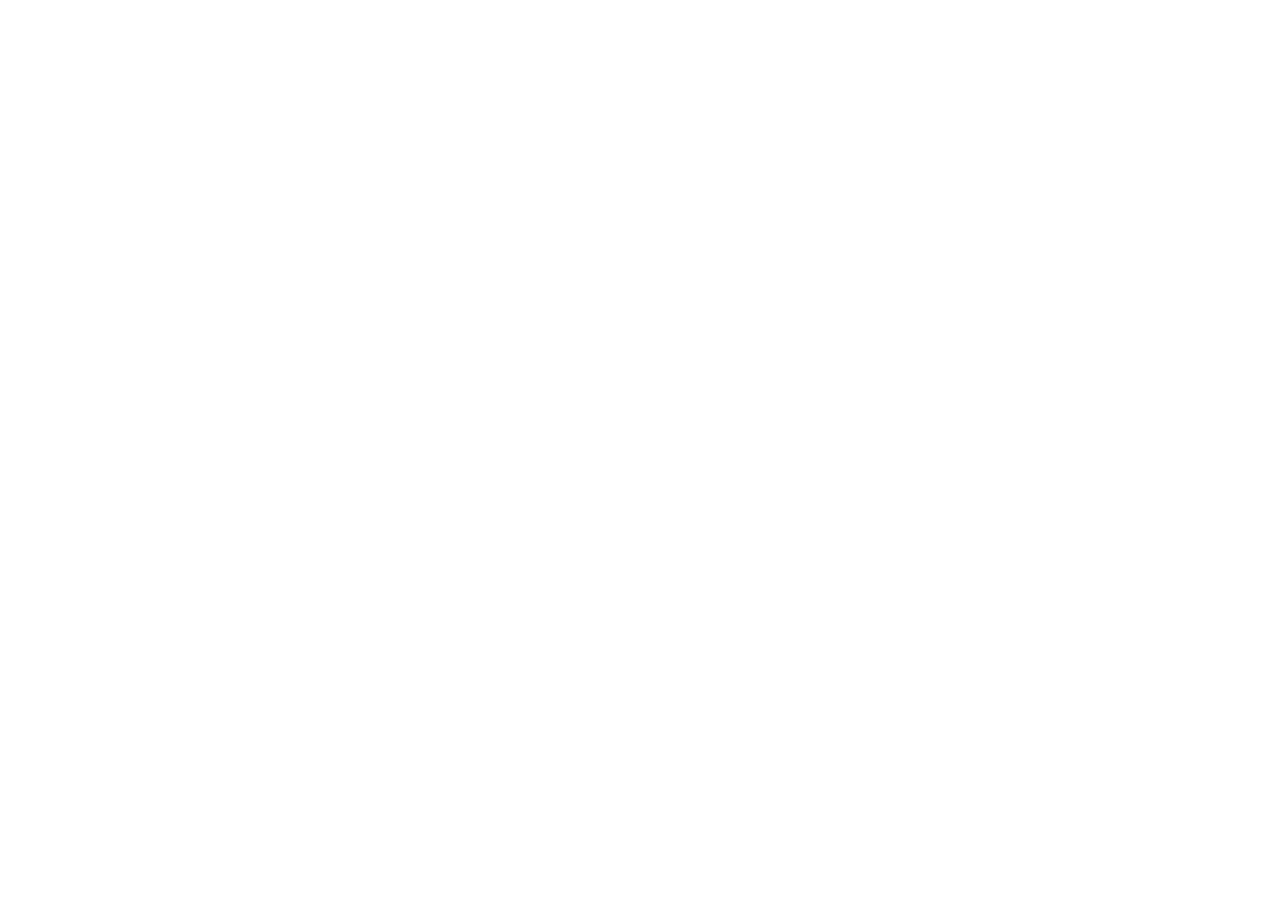
==== frontend-1-practice/index.html @ b2216b7e "Initial commit" ====
<!DOCTYPE html>
<html lang="ru">
  <head>
    <meta charset="UTF-8" />
    <meta name="viewport" content="width=device-width, initial-scale=1.0" />
    <title>Выбор даты и времени</title>
    <link rel="stylesheet" href="styles.css" />
  </head>
  <body>
    <!--
      ЗАДАНИЕ
      ========
      Сверстать страницу выбора даты и времени по своему макету.

      Пока это только вёрстка. Никакого JavaScript — ни кликов,
      ни переходов, ни выбора дня. Всё статично.

      Стили пишите в styles.css. Разметку — здесь.
    -->

    <div class="page">
      <!-- Начните отсюда. Разметьте шапку, основную область
           с календарём и слотами, подвал. -->
    </div>
  </body>
</html>
---- frontend-1-practice/styles.css ----
/* Стили страницы.
   Пишите здесь. */

* {
  margin: 0;
  padding: 0;
  box-sizing: border-box;
}

body {
  min-height: 100vh;
  font-family: sans-serif;
}
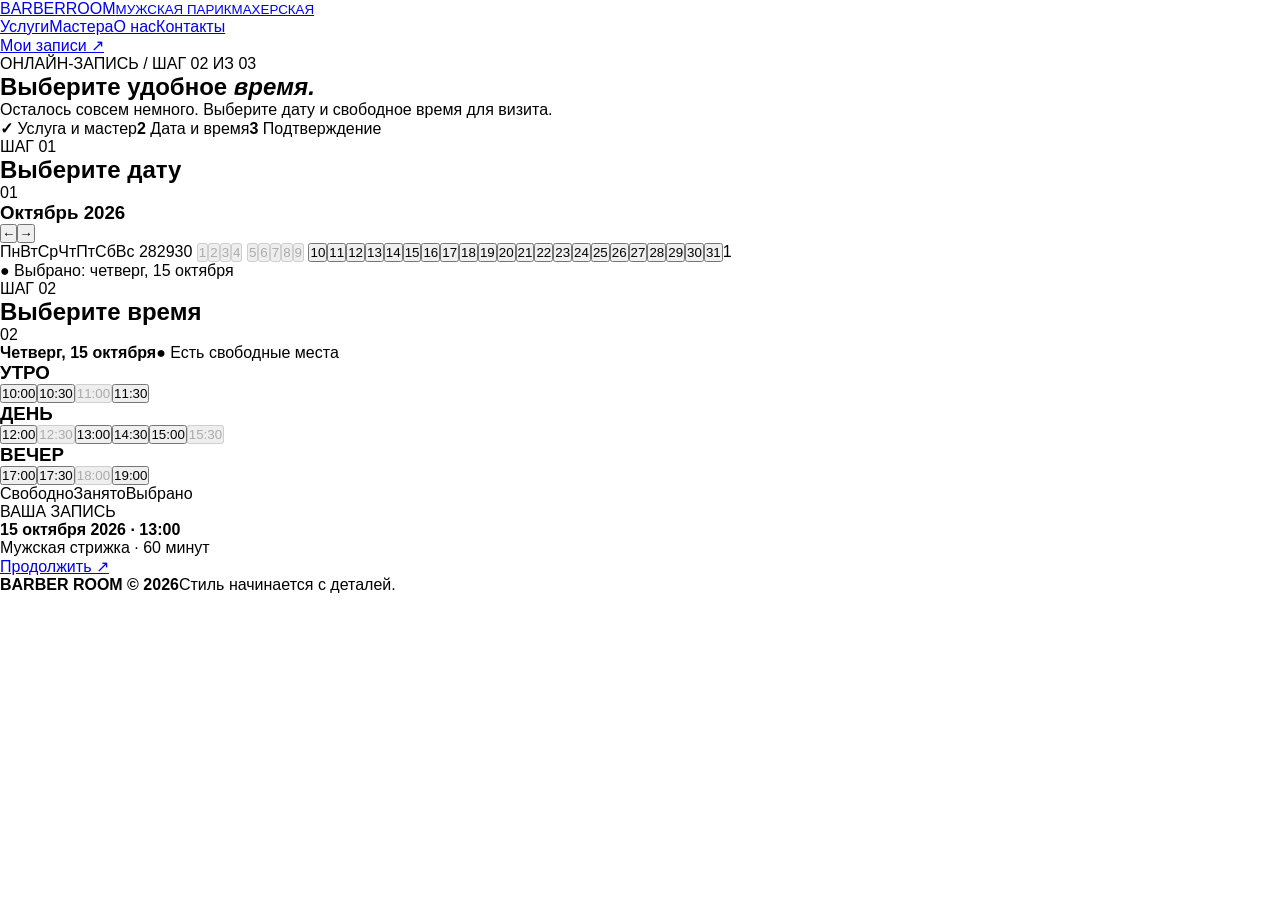
==== commit 331438c6: "Задание 1. HTML/CSS — страница выбора даты и времени" ====
--- a/frontend-1-practice/index.html
+++ b/frontend-1-practice/index.html
@@ -1,26 +1,34 @@
-<!DOCTYPE html>
+<!doctype html>
 <html lang="ru">
-  <head>
-    <meta charset="UTF-8" />
-    <meta name="viewport" content="width=device-width, initial-scale=1.0" />
-    <title>Выбор даты и времени</title>
-    <link rel="stylesheet" href="styles.css" />
-  </head>
-  <body>
-    <!--
-      ЗАДАНИЕ
-      ========
-      Сверстать страницу выбора даты и времени по своему макету.
-
-      Пока это только вёрстка. Никакого JavaScript — ни кликов,
-      ни переходов, ни выбора дня. Всё статично.
-
-      Стили пишите в styles.css. Разметку — здесь.
-    -->
-
-    <div class="page">
-      <!-- Начните отсюда. Разметьте шапку, основную область
-           с календарём и слотами, подвал. -->
-    </div>
-  </body>
-</html>+<head>
+<meta charset="utf-8">
+<meta name="viewport" content="width=device-width, initial-scale=1">
+<title>Выбор даты и времени — BARBER ROOM</title>
+<link rel="stylesheet" href="styles.css">
+</head>
+<body>
+<header class="header"><a class="logo" href="#">BARBER<span>ROOM</span><small>МУЖСКАЯ ПАРИКМАХЕРСКАЯ</small></a><nav class="navigation" aria-label="Основное меню"><a href="#">Услуги</a><a href="#">Мастера</a><a href="#">О нас</a><a href="#">Контакты</a></nav><a class="my-booking" href="#">Мои записи ↗</a></header>
+<main class="main">
+<section class="intro"><p class="eyebrow">ОНЛАЙН-ЗАПИСЬ / ШАГ 02 ИЗ 03</p><h1>Выберите удобное <em>время.</em></h1><p class="description">Осталось совсем немного. Выберите дату и свободное время для визита.</p></section>
+<nav class="steps" aria-label="Этапы записи"><span class="step done"><b>✓</b> Услуга и мастер</span><i></i><span class="step current" aria-current="step"><b>2</b> Дата и время</span><i></i><span class="step pending"><b>3</b> Подтверждение</span></nav>
+<div class="panels">
+<section class="panel" aria-labelledby="calendar-heading"><div class="panel-head"><div><p class="eyebrow">ШАГ 01</p><h2 id="calendar-heading">Выберите дату</h2></div><span class="panel-number">01</span></div>
+<div class="month"><h3>Октябрь 2026</h3><div class="month-buttons"><button type="button" aria-label="Предыдущий месяц">←</button><button type="button" aria-label="Следующий месяц">→</button></div></div>
+<div class="calendar" aria-label="Календарь октября 2026">
+<span class="weekday">Пн</span><span class="weekday">Вт</span><span class="weekday">Ср</span><span class="weekday">Чт</span><span class="weekday">Пт</span><span class="weekday">Сб</span><span class="weekday">Вс</span>
+<span class="muted">28</span><span class="muted">29</span><span class="muted">30</span>
+<button disabled>1</button><button disabled>2</button><button disabled>3</button><button disabled>4</button>
+<button disabled>5</button><button disabled>6</button><button disabled>7</button><button disabled>8</button><button disabled>9</button>
+<button type="button">10</button><button type="button">11</button><button type="button">12</button><button type="button">13</button><button type="button">14</button><button type="button" class="selected" aria-pressed="true">15</button><button type="button">16</button><button type="button">17</button><button type="button">18</button><button type="button">19</button><button type="button">20</button><button type="button">21</button><button type="button">22</button><button type="button">23</button><button type="button">24</button><button type="button">25</button><button type="button">26</button><button type="button">27</button><button type="button">28</button><button type="button">29</button><button type="button">30</button><button type="button">31</button><span class="muted">1</span>
+</div><p class="calendar-hint">● Выбрано: четверг, 15 октября</p>
+</section>
+<section class="panel" aria-labelledby="time-heading"><div class="panel-head"><div><p class="eyebrow">ШАГ 02</p><h2 id="time-heading">Выберите время</h2></div><span class="panel-number">02</span></div><div class="date-summary"><strong>Четверг, 15 октября</strong><span>● Есть свободные места</span></div>
+<h3 class="period">УТРО</h3><div class="slots"><button>10:00</button><button>10:30</button><button disabled>11:00</button><button>11:30</button></div>
+<h3 class="period">ДЕНЬ</h3><div class="slots"><button>12:00</button><button disabled>12:30</button><button class="selected" aria-pressed="true">13:00</button><button>14:30</button><button>15:00</button><button disabled>15:30</button></div>
+<h3 class="period">ВЕЧЕР</h3><div class="slots"><button>17:00</button><button>17:30</button><button disabled>18:00</button><button>19:00</button></div>
+<div class="legend"><span><i class="free"></i>Свободно</span><span><i class="busy"></i>Занято</span><span><i class="chosen"></i>Выбрано</span></div>
+</section></div>
+<section class="bottom" aria-label="Выбранная запись"><div><p class="eyebrow">ВАША ЗАПИСЬ</p><strong>15 октября 2026 · 13:00</strong><p>Мужская стрижка · 60 минут</p></div><a class="continue" href="#">Продолжить ↗</a></section>
+</main>
+<footer class="footer"><strong>BARBER ROOM © 2026</strong><span>Стиль начинается с деталей.</span></footer>
+</body></html>
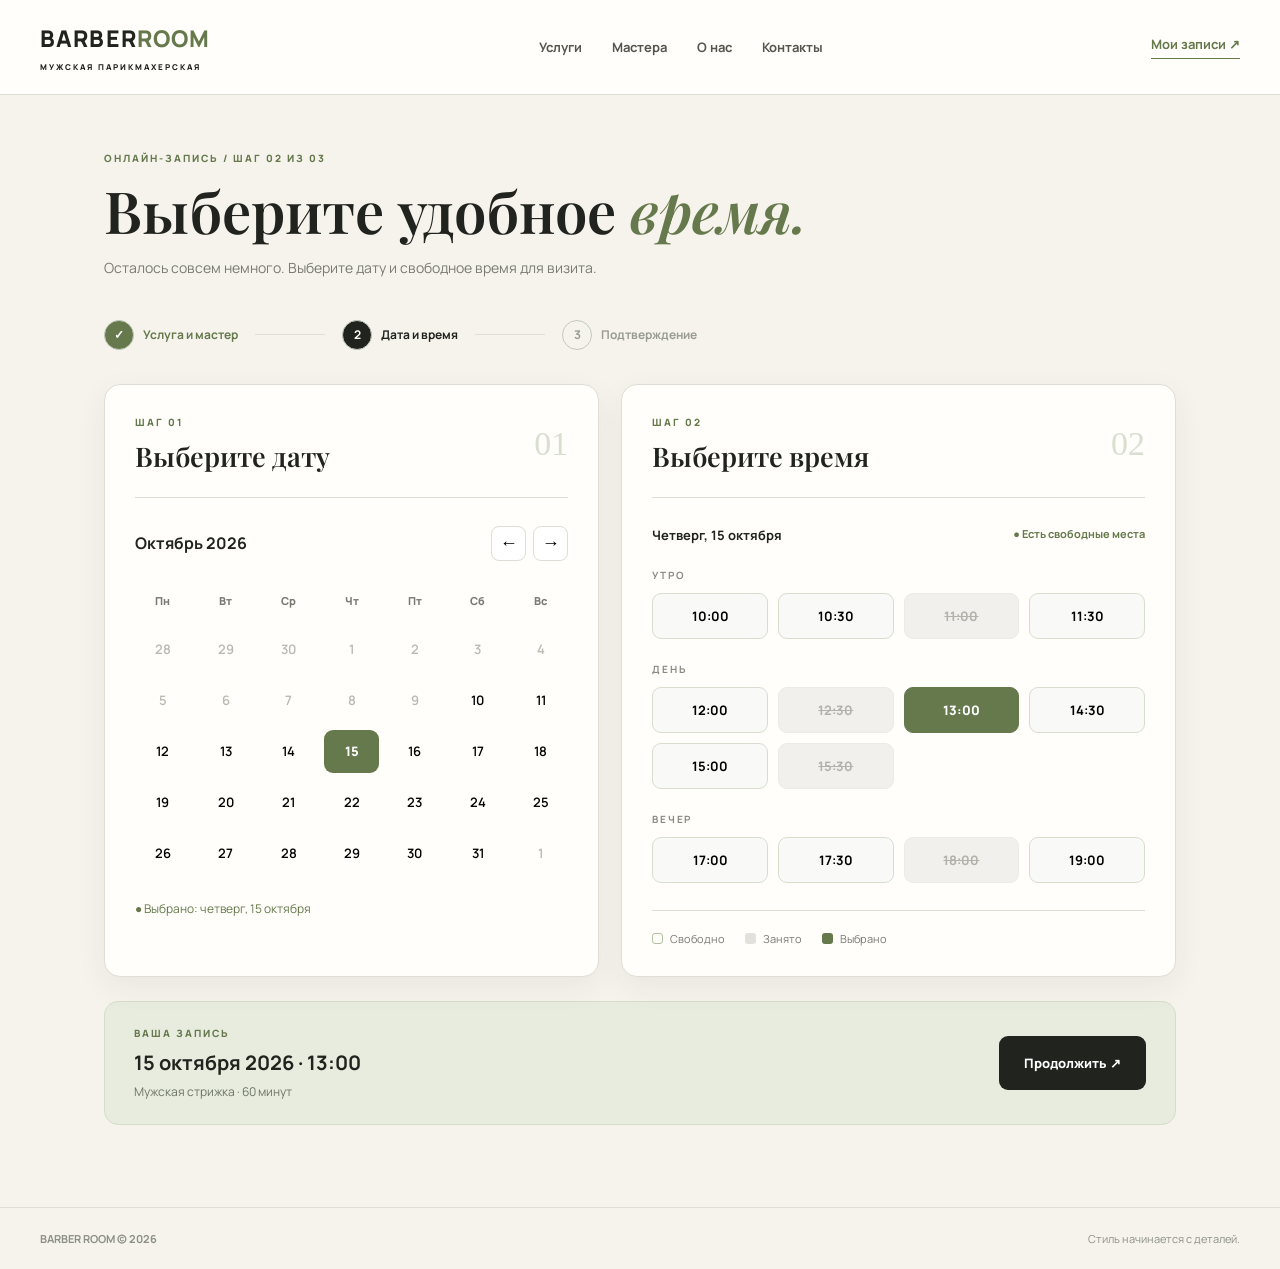
==== commit 6f4f97e8: "Практика 1: классы элементов и семантика по чек-листу" ====
--- a/frontend-1-practice/index.html
+++ b/frontend-1-practice/index.html
@@ -1,34 +1,34 @@
 <!doctype html>
-<html lang="ru">
-<head>
-<meta charset="utf-8">
-<meta name="viewport" content="width=device-width, initial-scale=1">
-<title>Выбор даты и времени — BARBER ROOM</title>
-<link rel="stylesheet" href="styles.css">
+<html lang="ru" class="document">
+<head class="document-head">
+<meta class="document-meta" charset="utf-8">
+<meta class="document-meta" name="viewport" content="width=device-width, initial-scale=1">
+<title class="document-title">Выбор даты и времени — BARBER ROOM</title>
+<link class="stylesheet-link" rel="stylesheet" href="styles.css">
 </head>
-<body>
-<header class="header"><a class="logo" href="#">BARBER<span>ROOM</span><small>МУЖСКАЯ ПАРИКМАХЕРСКАЯ</small></a><nav class="navigation" aria-label="Основное меню"><a href="#">Услуги</a><a href="#">Мастера</a><a href="#">О нас</a><a href="#">Контакты</a></nav><a class="my-booking" href="#">Мои записи ↗</a></header>
+<body class="page">
+<header class="header"><a class="logo" href="#">BARBER<span class="inline-label">ROOM</span><small class="brand-tagline">МУЖСКАЯ ПАРИКМАХЕРСКАЯ</small></a><nav class="navigation" aria-label="Основное меню"><a class="nav-item" href="#">Услуги</a><a class="nav-item" href="#">Мастера</a><a class="nav-item" href="#">О нас</a><a class="nav-item" href="#">Контакты</a></nav><a class="my-booking" href="#">Мои записи ↗</a></header>
 <main class="main">
-<section class="intro"><p class="eyebrow">ОНЛАЙН-ЗАПИСЬ / ШАГ 02 ИЗ 03</p><h1>Выберите удобное <em>время.</em></h1><p class="description">Осталось совсем немного. Выберите дату и свободное время для визита.</p></section>
-<nav class="steps" aria-label="Этапы записи"><span class="step done"><b>✓</b> Услуга и мастер</span><i></i><span class="step current" aria-current="step"><b>2</b> Дата и время</span><i></i><span class="step pending"><b>3</b> Подтверждение</span></nav>
+<section class="intro"><p class="eyebrow">ОНЛАЙН-ЗАПИСЬ / ШАГ 02 ИЗ 03</p><h1 class="page-title">Выберите удобное <em class="title-accent">время.</em></h1><p class="description">Осталось совсем немного. Выберите дату и свободное время для визита.</p></section>
+<nav class="steps" aria-label="Этапы записи"><span class="step done"><b class="step-index">✓</b> Услуга и мастер</span><i class="step-connector"></i><span class="step current" aria-current="step"><b class="step-index">2</b> Дата и время</span><i class="step-connector"></i><span class="step pending"><b class="step-index">3</b> Подтверждение</span></nav>
 <div class="panels">
-<section class="panel" aria-labelledby="calendar-heading"><div class="panel-head"><div><p class="eyebrow">ШАГ 01</p><h2 id="calendar-heading">Выберите дату</h2></div><span class="panel-number">01</span></div>
-<div class="month"><h3>Октябрь 2026</h3><div class="month-buttons"><button type="button" aria-label="Предыдущий месяц">←</button><button type="button" aria-label="Следующий месяц">→</button></div></div>
+<section class="panel" aria-labelledby="calendar-heading"><div class="panel-head"><div class="layout-group"><p class="eyebrow">ШАГ 01</p><h2 class="section-title" id="calendar-heading">Выберите дату</h2></div><span class="panel-number">01</span></div>
+<div class="month"><h3 class="subheading">Октябрь 2026</h3><div class="month-buttons"><button class="available-button" type="button" aria-label="Предыдущий месяц">←</button><button class="available-button" type="button" aria-label="Следующий месяц">→</button></div></div>
 <div class="calendar" aria-label="Календарь октября 2026">
 <span class="weekday">Пн</span><span class="weekday">Вт</span><span class="weekday">Ср</span><span class="weekday">Чт</span><span class="weekday">Пт</span><span class="weekday">Сб</span><span class="weekday">Вс</span>
 <span class="muted">28</span><span class="muted">29</span><span class="muted">30</span>
-<button disabled>1</button><button disabled>2</button><button disabled>3</button><button disabled>4</button>
-<button disabled>5</button><button disabled>6</button><button disabled>7</button><button disabled>8</button><button disabled>9</button>
-<button type="button">10</button><button type="button">11</button><button type="button">12</button><button type="button">13</button><button type="button">14</button><button type="button" class="selected" aria-pressed="true">15</button><button type="button">16</button><button type="button">17</button><button type="button">18</button><button type="button">19</button><button type="button">20</button><button type="button">21</button><button type="button">22</button><button type="button">23</button><button type="button">24</button><button type="button">25</button><button type="button">26</button><button type="button">27</button><button type="button">28</button><button type="button">29</button><button type="button">30</button><button type="button">31</button><span class="muted">1</span>
+<button class="unavailable-button" disabled>1</button><button class="unavailable-button" disabled>2</button><button class="unavailable-button" disabled>3</button><button class="unavailable-button" disabled>4</button>
+<button class="unavailable-button" disabled>5</button><button class="unavailable-button" disabled>6</button><button class="unavailable-button" disabled>7</button><button class="unavailable-button" disabled>8</button><button class="unavailable-button" disabled>9</button>
+<button class="available-button" type="button">10</button><button class="available-button" type="button">11</button><button class="available-button" type="button">12</button><button class="available-button" type="button">13</button><button class="available-button" type="button">14</button><button type="button" class="selected" aria-pressed="true">15</button><button class="available-button" type="button">16</button><button class="available-button" type="button">17</button><button class="available-button" type="button">18</button><button class="available-button" type="button">19</button><button class="available-button" type="button">20</button><button class="available-button" type="button">21</button><button class="available-button" type="button">22</button><button class="available-button" type="button">23</button><button class="available-button" type="button">24</button><button class="available-button" type="button">25</button><button class="available-button" type="button">26</button><button class="available-button" type="button">27</button><button class="available-button" type="button">28</button><button class="available-button" type="button">29</button><button class="available-button" type="button">30</button><button class="available-button" type="button">31</button><span class="muted">1</span>
 </div><p class="calendar-hint">● Выбрано: четверг, 15 октября</p>
 </section>
-<section class="panel" aria-labelledby="time-heading"><div class="panel-head"><div><p class="eyebrow">ШАГ 02</p><h2 id="time-heading">Выберите время</h2></div><span class="panel-number">02</span></div><div class="date-summary"><strong>Четверг, 15 октября</strong><span>● Есть свободные места</span></div>
-<h3 class="period">УТРО</h3><div class="slots"><button>10:00</button><button>10:30</button><button disabled>11:00</button><button>11:30</button></div>
-<h3 class="period">ДЕНЬ</h3><div class="slots"><button>12:00</button><button disabled>12:30</button><button class="selected" aria-pressed="true">13:00</button><button>14:30</button><button>15:00</button><button disabled>15:30</button></div>
-<h3 class="period">ВЕЧЕР</h3><div class="slots"><button>17:00</button><button>17:30</button><button disabled>18:00</button><button>19:00</button></div>
-<div class="legend"><span><i class="free"></i>Свободно</span><span><i class="busy"></i>Занято</span><span><i class="chosen"></i>Выбрано</span></div>
+<section class="panel" aria-labelledby="time-heading"><div class="panel-head"><div class="layout-group"><p class="eyebrow">ШАГ 02</p><h2 class="section-title" id="time-heading">Выберите время</h2></div><span class="panel-number">02</span></div><div class="date-summary"><strong class="emphasis">Четверг, 15 октября</strong><span class="inline-label">● Есть свободные места</span></div>
+<h3 class="period">УТРО</h3><div class="slots"><button class="available-button">10:00</button><button class="available-button">10:30</button><button class="unavailable-button" disabled>11:00</button><button class="available-button">11:30</button></div>
+<h3 class="period">ДЕНЬ</h3><div class="slots"><button class="available-button">12:00</button><button class="unavailable-button" disabled>12:30</button><button class="selected" aria-pressed="true">13:00</button><button class="available-button">14:30</button><button class="available-button">15:00</button><button class="unavailable-button" disabled>15:30</button></div>
+<h3 class="period">ВЕЧЕР</h3><div class="slots"><button class="available-button">17:00</button><button class="available-button">17:30</button><button class="unavailable-button" disabled>18:00</button><button class="available-button">19:00</button></div>
+<div class="legend"><span class="inline-label"><i class="free"></i>Свободно</span><span class="inline-label"><i class="busy"></i>Занято</span><span class="inline-label"><i class="chosen"></i>Выбрано</span></div>
 </section></div>
-<section class="bottom" aria-label="Выбранная запись"><div><p class="eyebrow">ВАША ЗАПИСЬ</p><strong>15 октября 2026 · 13:00</strong><p>Мужская стрижка · 60 минут</p></div><a class="continue" href="#">Продолжить ↗</a></section>
+<section class="bottom" aria-label="Выбранная запись"><div class="layout-group"><p class="eyebrow">ВАША ЗАПИСЬ</p><strong class="emphasis">15 октября 2026 · 13:00</strong><p class="body-copy">Мужская стрижка · 60 минут</p></div><a class="continue" href="#">Продолжить ↗</a></section>
 </main>
-<footer class="footer"><strong>BARBER ROOM © 2026</strong><span>Стиль начинается с деталей.</span></footer>
+<footer class="footer"><strong class="emphasis">BARBER ROOM © 2026</strong><span class="inline-label">Стиль начинается с деталей.</span></footer>
 </body></html>
--- a/frontend-1-practice/styles.css
+++ b/frontend-1-practice/styles.css
@@ -1,13 +1,3 @@
-/* Стили страницы.
-   Пишите здесь. */
-
-* {
-  margin: 0;
-  padding: 0;
-  box-sizing: border-box;
-}
-
-body {
-  min-height: 100vh;
-  font-family: sans-serif;
-}
+@import url('https://fonts.googleapis.com/css2?family=Manrope:wght@400;500;600;700;800&family=Playfair+Display:ital,wght@0,600;1,600&display=swap');
+:root{--bg:#f6f3ed;--text:#20231e;--green:#65794c;--border:#deded4;--muted:#797a72}*{box-sizing:border-box}body{margin:0;background:var(--bg);font-family:Manrope,Arial,sans-serif;color:var(--text)}button,a{transition:background .15s,color .15s,border-color .15s}a{cursor:pointer}.header{display:flex;align-items:center;justify-content:space-between;gap:24px;background:#fffefa;border-bottom:1px solid var(--border);padding:22px max(24px,calc((100vw - 1200px)/2))}.logo{color:var(--text);font-size:23px;font-weight:800;text-decoration:none;letter-spacing:.05em}.logo span{color:var(--green)}.logo small{display:block;margin-top:7px;font-size:8px;letter-spacing:.25em}.navigation{display:flex;gap:30px}.navigation a,.my-booking{color:#55574e;font-size:13px;font-weight:700;text-decoration:none}.navigation a:hover,.my-booking:hover{color:var(--green)}.my-booking{color:var(--green);border-bottom:1px solid;padding-bottom:5px}.main{max-width:1120px;margin:auto;padding:56px 24px 82px}.eyebrow{margin:0 0 9px;font-size:10px;font-weight:800;letter-spacing:.2em;color:var(--green)}h1,h2{font-family:'Playfair Display',Georgia,serif;font-weight:600}h1{font-size:clamp(38px,5vw,58px);margin:12px 0 14px;line-height:1.15}h1 em{color:var(--green)}.description{margin:0;color:var(--muted);font-size:14px}.steps{display:flex;align-items:center;gap:17px;margin:43px 0 34px}.step{display:flex;align-items:center;gap:9px;font-size:12px;font-weight:700;white-space:nowrap}.step b{display:grid;place-items:center;border:1px solid #c1c8ba;border-radius:50%;width:30px;height:30px;font-size:12px}.step.done{color:var(--green)}.done b{background:var(--green);color:white}.current b{background:var(--text);color:white}.pending{color:#999b91}.steps>i{height:1px;width:70px;max-width:8vw;background:var(--border)}.panels{display:grid;grid-template-columns:1fr 1.12fr;gap:22px}.panel{background:#fffefa;border:1px solid var(--border);border-radius:16px;padding:30px;box-shadow:0 10px 30px #242b1510}.panel-head{display:flex;align-items:center;justify-content:space-between;padding-bottom:23px;border-bottom:1px solid var(--border)}h2{font-size:27px;margin:0}.panel-number{font:34px Georgia,serif;color:#d9dfd0}.month{display:flex;align-items:center;justify-content:space-between;margin:28px 0 20px}.month h3{font-size:16px;margin:0}.month-buttons{display:flex;gap:7px}.month-buttons button{border:1px solid var(--border);border-radius:8px;background:white;height:35px;width:35px;cursor:pointer;font-size:18px}.month-buttons button:hover{background:#e8ede1;border-color:var(--green)}.calendar{display:grid;grid-template-columns:repeat(7,minmax(0,1fr));gap:8px;text-align:center}.weekday{font-size:11px;font-weight:800;color:var(--muted);padding:12px 0}.calendar button,.muted{display:grid;place-items:center;height:43px;min-width:0;border:1px solid transparent;border-radius:9px;font:600 13px Manrope,Arial,sans-serif}.calendar button{background:transparent;cursor:pointer}.calendar button:hover:not(:disabled):not(.selected){background:#e8ede1;border-color:#bdc9b3}.calendar button:disabled,.muted{color:#b8bab2;cursor:default}.calendar .selected,.slots .selected{background:var(--green);color:white;font-weight:800}.calendar .selected:hover,.slots .selected:hover{background:#485a36}.calendar-hint{margin:25px 0 0;font-size:12px;color:var(--green)}.date-summary{display:flex;flex-wrap:wrap;justify-content:space-between;gap:12px;margin:28px 0 24px;font-size:13px}.date-summary span{color:var(--green);font-size:11px;font-weight:700}.period{font-size:10px;letter-spacing:.18em;color:#888b80;margin:23px 0 11px}.slots{display:grid;grid-template-columns:repeat(4,minmax(0,1fr));gap:10px}.slots button{height:46px;border-radius:9px;border:1px solid #d8dece;background:#f9faf7;font:700 13px Manrope,Arial,sans-serif;cursor:pointer}.slots button:hover:not(:disabled):not(.selected){background:#eaf0e2;border-color:var(--green)}.slots button:disabled{background:#f1f0ec;color:#b2b2aa;text-decoration:line-through;border-color:#ebeae5;cursor:not-allowed}.slots button.selected{background:var(--green);border-color:var(--green);color:white}.legend{display:flex;gap:20px;flex-wrap:wrap;margin-top:27px;padding-top:20px;border-top:1px solid var(--border)}.legend span{display:flex;align-items:center;gap:7px;font-size:11px;color:var(--muted)}.legend i{display:inline-block;width:11px;height:11px;border-radius:3px}.free{border:1px solid #b1c19e}.busy{background:#e3e1dc}.chosen{background:var(--green)}.bottom{display:flex;justify-content:space-between;align-items:center;gap:20px;margin-top:24px;background:#e8ecdf;border:1px solid #d6ddca;border-radius:14px;padding:24px 29px}.bottom strong{font-size:20px}.bottom p:last-child{font-size:12px;color:#6b7463;margin:7px 0 0}.continue{background:var(--text);color:white;text-decoration:none;padding:18px 25px;border-radius:9px;font-size:13px;font-weight:800}.continue:hover{background:#485a36}.footer{display:flex;justify-content:space-between;gap:20px;padding:23px max(24px,calc((100vw - 1200px)/2));border-top:1px solid var(--border);color:#8d9086;font-size:11px}
+@media(max-width:850px){.navigation{display:none}.panels{grid-template-columns:1fr}.main{padding-top:40px}}@media(max-width:530px){.main{padding:35px 16px 60px}.header{padding:17px 16px}.steps{gap:7px}.step{font-size:10px;gap:5px}.step b{width:25px;height:25px}.pending{font-size:0}.panel{padding:19px}.calendar{gap:3px}.calendar button,.muted{height:39px}.slots{grid-template-columns:repeat(3,minmax(0,1fr))}.bottom{flex-direction:column;align-items:stretch;padding:20px}.continue{text-align:center}.footer{padding:20px 16px;flex-direction:column;gap:6px}}
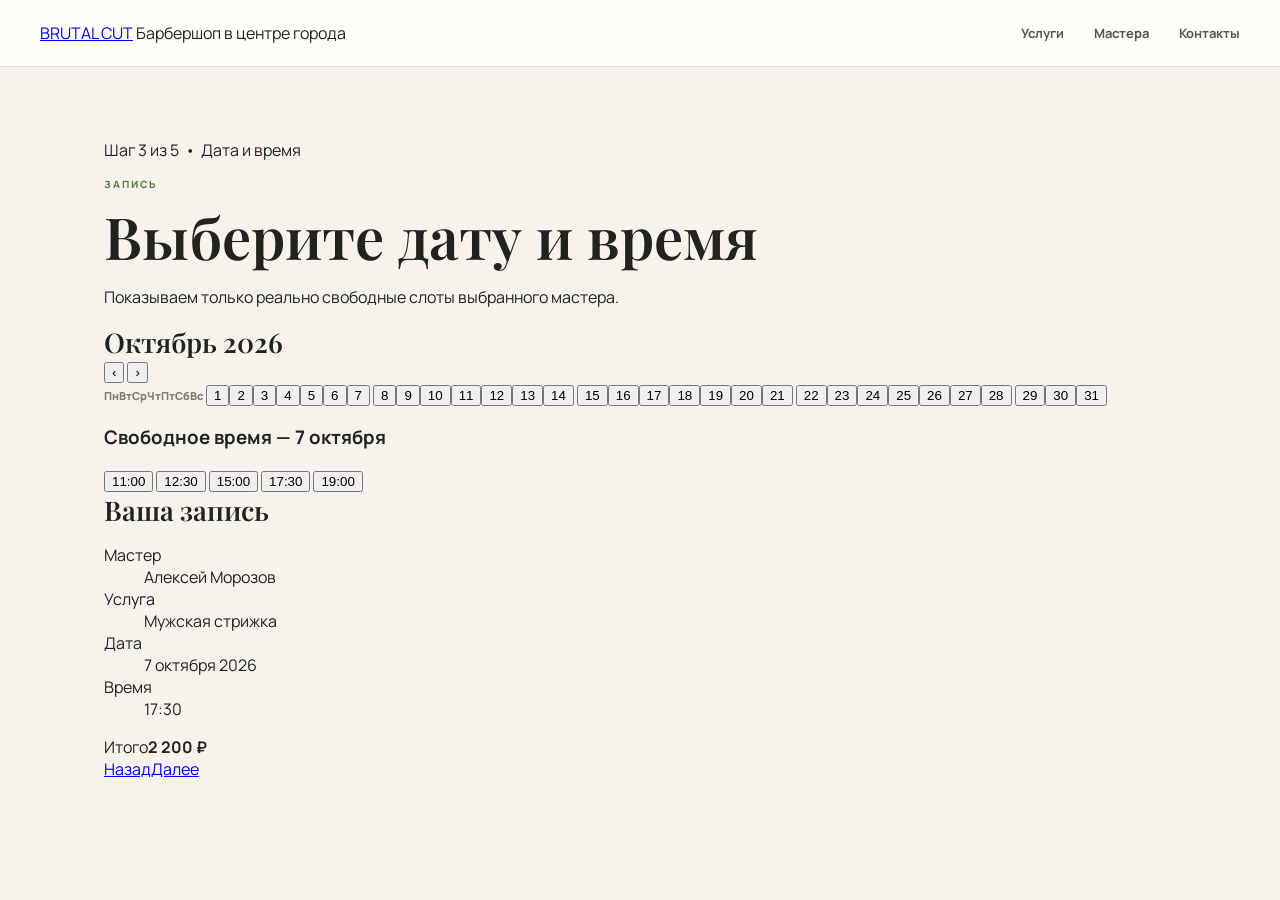
==== commit 5bd034ac: "Обновить разметку страницы записи" ====
--- a/frontend-1-practice/index.html
+++ b/frontend-1-practice/index.html
@@ -1,34 +1,72 @@
-<!doctype html>
-<html lang="ru" class="document">
-<head class="document-head">
-<meta class="document-meta" charset="utf-8">
-<meta class="document-meta" name="viewport" content="width=device-width, initial-scale=1">
-<title class="document-title">Выбор даты и времени — BARBER ROOM</title>
-<link class="stylesheet-link" rel="stylesheet" href="styles.css">
+<!DOCTYPE html>
+<html lang="ru">
+<head>
+  <meta charset="UTF-8">
+  <meta name="viewport" content="width=device-width, initial-scale=1.0">
+  <title>Выбор даты и времени — BRUTAL CUT</title>
+  <link rel="stylesheet" href="styles.css">
 </head>
 <body class="page">
-<header class="header"><a class="logo" href="#">BARBER<span class="inline-label">ROOM</span><small class="brand-tagline">МУЖСКАЯ ПАРИКМАХЕРСКАЯ</small></a><nav class="navigation" aria-label="Основное меню"><a class="nav-item" href="#">Услуги</a><a class="nav-item" href="#">Мастера</a><a class="nav-item" href="#">О нас</a><a class="nav-item" href="#">Контакты</a></nav><a class="my-booking" href="#">Мои записи ↗</a></header>
-<main class="main">
-<section class="intro"><p class="eyebrow">ОНЛАЙН-ЗАПИСЬ / ШАГ 02 ИЗ 03</p><h1 class="page-title">Выберите удобное <em class="title-accent">время.</em></h1><p class="description">Осталось совсем немного. Выберите дату и свободное время для визита.</p></section>
-<nav class="steps" aria-label="Этапы записи"><span class="step done"><b class="step-index">✓</b> Услуга и мастер</span><i class="step-connector"></i><span class="step current" aria-current="step"><b class="step-index">2</b> Дата и время</span><i class="step-connector"></i><span class="step pending"><b class="step-index">3</b> Подтверждение</span></nav>
-<div class="panels">
-<section class="panel" aria-labelledby="calendar-heading"><div class="panel-head"><div class="layout-group"><p class="eyebrow">ШАГ 01</p><h2 class="section-title" id="calendar-heading">Выберите дату</h2></div><span class="panel-number">01</span></div>
-<div class="month"><h3 class="subheading">Октябрь 2026</h3><div class="month-buttons"><button class="available-button" type="button" aria-label="Предыдущий месяц">←</button><button class="available-button" type="button" aria-label="Следующий месяц">→</button></div></div>
-<div class="calendar" aria-label="Календарь октября 2026">
-<span class="weekday">Пн</span><span class="weekday">Вт</span><span class="weekday">Ср</span><span class="weekday">Чт</span><span class="weekday">Пт</span><span class="weekday">Сб</span><span class="weekday">Вс</span>
-<span class="muted">28</span><span class="muted">29</span><span class="muted">30</span>
-<button class="unavailable-button" disabled>1</button><button class="unavailable-button" disabled>2</button><button class="unavailable-button" disabled>3</button><button class="unavailable-button" disabled>4</button>
-<button class="unavailable-button" disabled>5</button><button class="unavailable-button" disabled>6</button><button class="unavailable-button" disabled>7</button><button class="unavailable-button" disabled>8</button><button class="unavailable-button" disabled>9</button>
-<button class="available-button" type="button">10</button><button class="available-button" type="button">11</button><button class="available-button" type="button">12</button><button class="available-button" type="button">13</button><button class="available-button" type="button">14</button><button type="button" class="selected" aria-pressed="true">15</button><button class="available-button" type="button">16</button><button class="available-button" type="button">17</button><button class="available-button" type="button">18</button><button class="available-button" type="button">19</button><button class="available-button" type="button">20</button><button class="available-button" type="button">21</button><button class="available-button" type="button">22</button><button class="available-button" type="button">23</button><button class="available-button" type="button">24</button><button class="available-button" type="button">25</button><button class="available-button" type="button">26</button><button class="available-button" type="button">27</button><button class="available-button" type="button">28</button><button class="available-button" type="button">29</button><button class="available-button" type="button">30</button><button class="available-button" type="button">31</button><span class="muted">1</span>
-</div><p class="calendar-hint">● Выбрано: четверг, 15 октября</p>
-</section>
-<section class="panel" aria-labelledby="time-heading"><div class="panel-head"><div class="layout-group"><p class="eyebrow">ШАГ 02</p><h2 class="section-title" id="time-heading">Выберите время</h2></div><span class="panel-number">02</span></div><div class="date-summary"><strong class="emphasis">Четверг, 15 октября</strong><span class="inline-label">● Есть свободные места</span></div>
-<h3 class="period">УТРО</h3><div class="slots"><button class="available-button">10:00</button><button class="available-button">10:30</button><button class="unavailable-button" disabled>11:00</button><button class="available-button">11:30</button></div>
-<h3 class="period">ДЕНЬ</h3><div class="slots"><button class="available-button">12:00</button><button class="unavailable-button" disabled>12:30</button><button class="selected" aria-pressed="true">13:00</button><button class="available-button">14:30</button><button class="available-button">15:00</button><button class="unavailable-button" disabled>15:30</button></div>
-<h3 class="period">ВЕЧЕР</h3><div class="slots"><button class="available-button">17:00</button><button class="available-button">17:30</button><button class="unavailable-button" disabled>18:00</button><button class="available-button">19:00</button></div>
-<div class="legend"><span class="inline-label"><i class="free"></i>Свободно</span><span class="inline-label"><i class="busy"></i>Занято</span><span class="inline-label"><i class="chosen"></i>Выбрано</span></div>
-</section></div>
-<section class="bottom" aria-label="Выбранная запись"><div class="layout-group"><p class="eyebrow">ВАША ЗАПИСЬ</p><strong class="emphasis">15 октября 2026 · 13:00</strong><p class="body-copy">Мужская стрижка · 60 минут</p></div><a class="continue" href="#">Продолжить ↗</a></section>
-</main>
-<footer class="footer"><strong class="emphasis">BARBER ROOM © 2026</strong><span class="inline-label">Стиль начинается с деталей.</span></footer>
-</body></html>+  <header class="header">
+    <div class="header-brand">
+      <a class="brand" href="#">BRUTAL CUT</a>
+      <span class="brand-description">Барбершоп в центре города</span>
+    </div>
+    <nav class="navigation" aria-label="Основная навигация">
+      <a class="navigation-link" href="#">Услуги</a>
+      <a class="navigation-link" href="#">Мастера</a>
+      <a class="navigation-link" href="#">Контакты</a>
+    </nav>
+  </header>
+  <main class="main">
+    <section class="introduction" aria-labelledby="page-heading">
+      <p class="step-description">Шаг 3 из 5&nbsp; • &nbsp;Дата и время</p>
+      <p class="eyebrow">ЗАПИСЬ</p>
+      <h1 class="page-heading" id="page-heading">Выберите дату и время</h1>
+      <p class="page-description">Показываем только реально свободные слоты выбранного мастера.</p>
+    </section>
+    <div class="booking-layout">
+      <section class="calendar-card" aria-labelledby="month-heading">
+        <div class="calendar-header">
+          <h2 class="month-heading" id="month-heading">Октябрь 2026</h2>
+          <div class="calendar-controls">
+            <button class="calendar-arrow" type="button" aria-label="Предыдущий месяц">‹</button>
+            <button class="calendar-arrow" type="button" aria-label="Следующий месяц">›</button>
+          </div>
+        </div>
+        <div class="calendar-grid" aria-label="Календарь на октябрь 2026">
+          <span class="weekday">Пн</span><span class="weekday">Вт</span><span class="weekday">Ср</span><span class="weekday">Чт</span><span class="weekday">Пт</span><span class="weekday">Сб</span><span class="weekday">Вс</span>
+          <button class="calendar-day" type="button">1</button><button class="calendar-day" type="button">2</button><button class="calendar-day" type="button">3</button><button class="calendar-day" type="button">4</button><button class="calendar-day" type="button">5</button><button class="calendar-day" type="button">6</button><button class="calendar-day selected" type="button" aria-pressed="true">7</button>
+          <button class="calendar-day" type="button">8</button><button class="calendar-day" type="button">9</button><button class="calendar-day" type="button">10</button><button class="calendar-day" type="button">11</button><button class="calendar-day" type="button">12</button><button class="calendar-day" type="button">13</button><button class="calendar-day" type="button">14</button>
+          <button class="calendar-day" type="button">15</button><button class="calendar-day" type="button">16</button><button class="calendar-day" type="button">17</button><button class="calendar-day" type="button">18</button><button class="calendar-day" type="button">19</button><button class="calendar-day" type="button">20</button><button class="calendar-day" type="button">21</button>
+          <button class="calendar-day" type="button">22</button><button class="calendar-day" type="button">23</button><button class="calendar-day" type="button">24</button><button class="calendar-day" type="button">25</button><button class="calendar-day" type="button">26</button><button class="calendar-day" type="button">27</button><button class="calendar-day" type="button">28</button>
+          <button class="calendar-day" type="button">29</button><button class="calendar-day" type="button">30</button><button class="calendar-day" type="button">31</button>
+        </div>
+        <div class="times">
+          <h3 class="times-heading">Свободное время — 7 октября</h3>
+          <div class="time-options">
+            <button class="time-option" type="button">11:00</button>
+            <button class="time-option" type="button">12:30</button>
+            <button class="time-option" type="button">15:00</button>
+            <button class="time-option selected" type="button" aria-pressed="true">17:30</button>
+            <button class="time-option" type="button">19:00</button>
+          </div>
+        </div>
+      </section>
+      <aside class="summary-card" aria-labelledby="summary-heading">
+        <h2 class="summary-heading" id="summary-heading">Ваша запись</h2>
+        <dl class="booking-details">
+          <div class="booking-field"><dt class="field-label">Мастер</dt><dd class="field-value">Алексей Морозов</dd></div>
+          <div class="booking-field"><dt class="field-label">Услуга</dt><dd class="field-value">Мужская стрижка</dd></div>
+          <div class="booking-field"><dt class="field-label">Дата</dt><dd class="field-value">7 октября 2026</dd></div>
+          <div class="booking-field"><dt class="field-label">Время</dt><dd class="field-value">17:30</dd></div>
+        </dl>
+        <div class="summary-bottom">
+          <div class="total"><span class="total-label">Итого</span><strong class="total-amount">2 200 ₽</strong></div>
+          <div class="summary-actions"><a class="back-button" href="#">Назад</a><a class="next-button" href="#">Далее</a></div>
+        </div>
+      </aside>
+    </div>
+  </main>
+</body>
+</html>
--- a/frontend-1-practice/styles.css
+++ b/frontend-1-practice/styles.css
@@ -1,3 +1,25 @@
 @import url('https://fonts.googleapis.com/css2?family=Manrope:wght@400;500;600;700;800&family=Playfair+Display:ital,wght@0,600;1,600&display=swap');
 :root{--bg:#f6f3ed;--text:#20231e;--green:#65794c;--border:#deded4;--muted:#797a72}*{box-sizing:border-box}body{margin:0;background:var(--bg);font-family:Manrope,Arial,sans-serif;color:var(--text)}button,a{transition:background .15s,color .15s,border-color .15s}a{cursor:pointer}.header{display:flex;align-items:center;justify-content:space-between;gap:24px;background:#fffefa;border-bottom:1px solid var(--border);padding:22px max(24px,calc((100vw - 1200px)/2))}.logo{color:var(--text);font-size:23px;font-weight:800;text-decoration:none;letter-spacing:.05em}.logo span{color:var(--green)}.logo small{display:block;margin-top:7px;font-size:8px;letter-spacing:.25em}.navigation{display:flex;gap:30px}.navigation a,.my-booking{color:#55574e;font-size:13px;font-weight:700;text-decoration:none}.navigation a:hover,.my-booking:hover{color:var(--green)}.my-booking{color:var(--green);border-bottom:1px solid;padding-bottom:5px}.main{max-width:1120px;margin:auto;padding:56px 24px 82px}.eyebrow{margin:0 0 9px;font-size:10px;font-weight:800;letter-spacing:.2em;color:var(--green)}h1,h2{font-family:'Playfair Display',Georgia,serif;font-weight:600}h1{font-size:clamp(38px,5vw,58px);margin:12px 0 14px;line-height:1.15}h1 em{color:var(--green)}.description{margin:0;color:var(--muted);font-size:14px}.steps{display:flex;align-items:center;gap:17px;margin:43px 0 34px}.step{display:flex;align-items:center;gap:9px;font-size:12px;font-weight:700;white-space:nowrap}.step b{display:grid;place-items:center;border:1px solid #c1c8ba;border-radius:50%;width:30px;height:30px;font-size:12px}.step.done{color:var(--green)}.done b{background:var(--green);color:white}.current b{background:var(--text);color:white}.pending{color:#999b91}.steps>i{height:1px;width:70px;max-width:8vw;background:var(--border)}.panels{display:grid;grid-template-columns:1fr 1.12fr;gap:22px}.panel{background:#fffefa;border:1px solid var(--border);border-radius:16px;padding:30px;box-shadow:0 10px 30px #242b1510}.panel-head{display:flex;align-items:center;justify-content:space-between;padding-bottom:23px;border-bottom:1px solid var(--border)}h2{font-size:27px;margin:0}.panel-number{font:34px Georgia,serif;color:#d9dfd0}.month{display:flex;align-items:center;justify-content:space-between;margin:28px 0 20px}.month h3{font-size:16px;margin:0}.month-buttons{display:flex;gap:7px}.month-buttons button{border:1px solid var(--border);border-radius:8px;background:white;height:35px;width:35px;cursor:pointer;font-size:18px}.month-buttons button:hover{background:#e8ede1;border-color:var(--green)}.calendar{display:grid;grid-template-columns:repeat(7,minmax(0,1fr));gap:8px;text-align:center}.weekday{font-size:11px;font-weight:800;color:var(--muted);padding:12px 0}.calendar button,.muted{display:grid;place-items:center;height:43px;min-width:0;border:1px solid transparent;border-radius:9px;font:600 13px Manrope,Arial,sans-serif}.calendar button{background:transparent;cursor:pointer}.calendar button:hover:not(:disabled):not(.selected){background:#e8ede1;border-color:#bdc9b3}.calendar button:disabled,.muted{color:#b8bab2;cursor:default}.calendar .selected,.slots .selected{background:var(--green);color:white;font-weight:800}.calendar .selected:hover,.slots .selected:hover{background:#485a36}.calendar-hint{margin:25px 0 0;font-size:12px;color:var(--green)}.date-summary{display:flex;flex-wrap:wrap;justify-content:space-between;gap:12px;margin:28px 0 24px;font-size:13px}.date-summary span{color:var(--green);font-size:11px;font-weight:700}.period{font-size:10px;letter-spacing:.18em;color:#888b80;margin:23px 0 11px}.slots{display:grid;grid-template-columns:repeat(4,minmax(0,1fr));gap:10px}.slots button{height:46px;border-radius:9px;border:1px solid #d8dece;background:#f9faf7;font:700 13px Manrope,Arial,sans-serif;cursor:pointer}.slots button:hover:not(:disabled):not(.selected){background:#eaf0e2;border-color:var(--green)}.slots button:disabled{background:#f1f0ec;color:#b2b2aa;text-decoration:line-through;border-color:#ebeae5;cursor:not-allowed}.slots button.selected{background:var(--green);border-color:var(--green);color:white}.legend{display:flex;gap:20px;flex-wrap:wrap;margin-top:27px;padding-top:20px;border-top:1px solid var(--border)}.legend span{display:flex;align-items:center;gap:7px;font-size:11px;color:var(--muted)}.legend i{display:inline-block;width:11px;height:11px;border-radius:3px}.free{border:1px solid #b1c19e}.busy{background:#e3e1dc}.chosen{background:var(--green)}.bottom{display:flex;justify-content:space-between;align-items:center;gap:20px;margin-top:24px;background:#e8ecdf;border:1px solid #d6ddca;border-radius:14px;padding:24px 29px}.bottom strong{font-size:20px}.bottom p:last-child{font-size:12px;color:#6b7463;margin:7px 0 0}.continue{background:var(--text);color:white;text-decoration:none;padding:18px 25px;border-radius:9px;font-size:13px;font-weight:800}.continue:hover{background:#485a36}.footer{display:flex;justify-content:space-between;gap:20px;padding:23px max(24px,calc((100vw - 1200px)/2));border-top:1px solid var(--border);color:#8d9086;font-size:11px}
-@media(max-width:850px){.navigation{display:none}.panels{grid-template-columns:1fr}.main{padding-top:40px}}@media(max-width:530px){.main{padding:35px 16px 60px}.header{padding:17px 16px}.steps{gap:7px}.step{font-size:10px;gap:5px}.step b{width:25px;height:25px}.pending{font-size:0}.panel{padding:19px}.calendar{gap:3px}.calendar button,.muted{height:39px}.slots{grid-template-columns:repeat(3,minmax(0,1fr))}.bottom{flex-direction:column;align-items:stretch;padding:20px}.continue{text-align:center}.footer{padding:20px 16px;flex-direction:column;gap:6px}}+@media(max-width:850px){.navigation{display:none}.panels{grid-template-columns:1fr}.main{padding-top:40px}}@media(max-width:530px){.main{padding:35px 16px 60px}.header{padding:17px 16px}.steps{gap:7px}.step{font-size:10px;gap:5px}.step b{width:25px;height:25px}.pending{font-size:0}.panel{padding:19px}.calendar{gap:3px}.calendar button,.muted{height:39px}.slots{grid-template-columns:repeat(3,minmax(0,1fr))}.bottom{flex-direction:column;align-items:stretch;padding:20px}.continue{text-align:center}.footer{padding:20px 16px;flex-direction:column;gap:6px}}
+
+/* Explicit element classes used in the semantic HTML markup */
+.page { min-height: 100vh; }
+.document-head, .document-title, .document-meta, .stylesheet-link { color: inherit; }
+.page-title { letter-spacing: -.025em; }
+.section-title { line-height: 1.2; }
+.subheading { line-height: 1.35; }
+.body-copy { line-height: 1.6; }
+.inline-label, .emphasis, .brand-tagline { color: inherit; }
+.layout-group { min-width: 0; }
+.step-index { flex-shrink: 0; }
+.step-connector { flex-shrink: 0; }
+.title-accent { font-style: italic; }
+.nav-item { color: inherit; }
+.nav-item:hover { color: var(--green); }
+.available-button { cursor: pointer; }
+.unavailable-button { cursor: not-allowed; }
+.available-button:focus-visible, .nav-item:focus-visible, .continue:focus-visible, .my-booking:focus-visible {
+  outline: 3px solid #9caf87;
+  outline-offset: 3px;
+}
+.unavailable-button:focus-visible { outline: 2px solid var(--muted); outline-offset: 2px; }
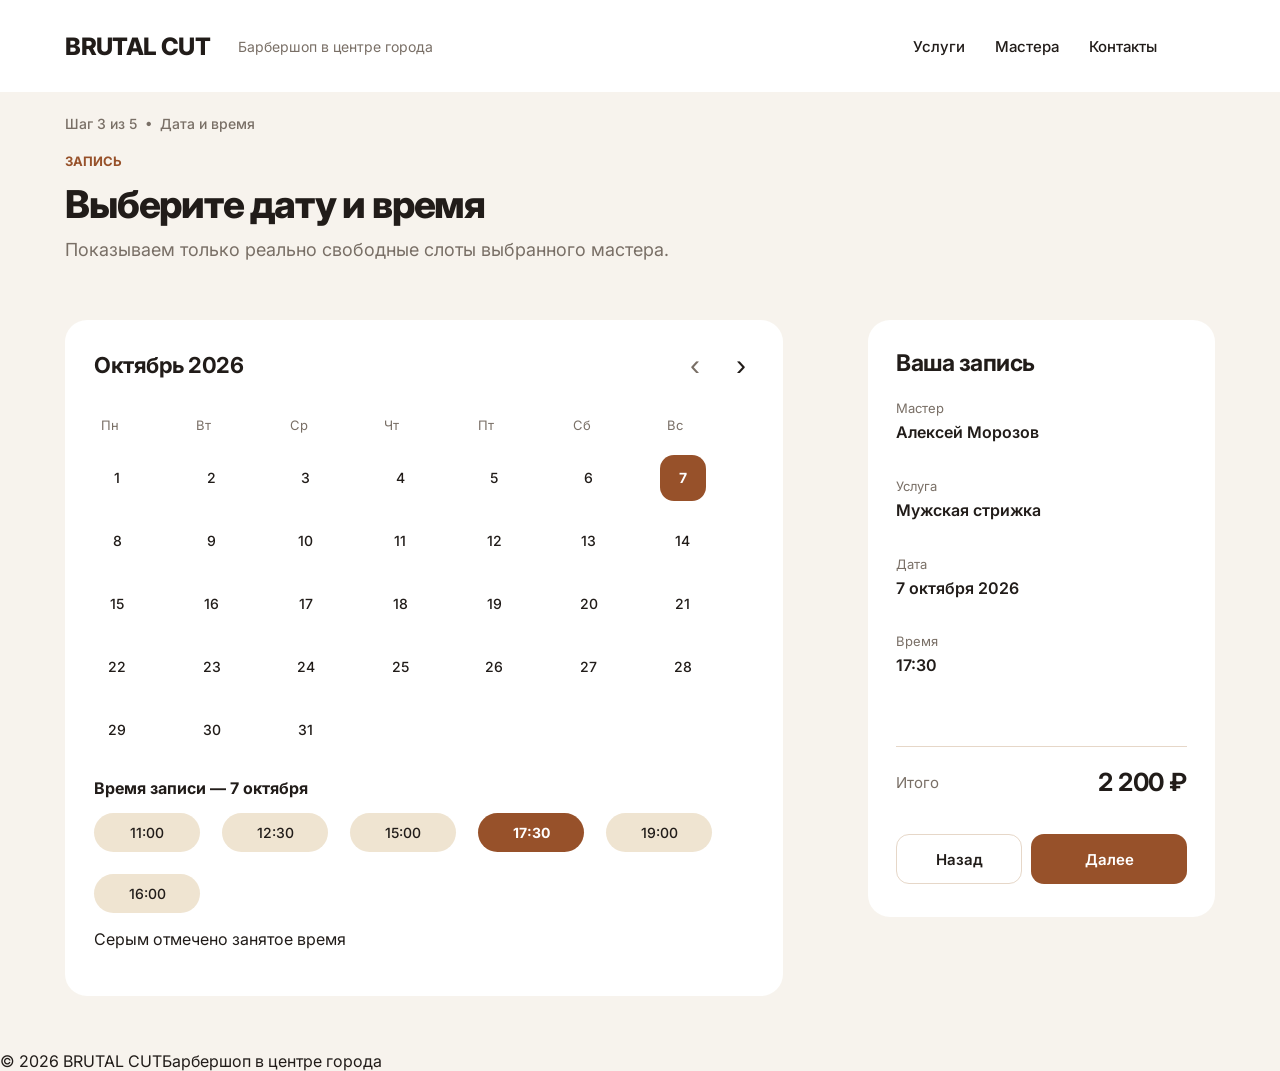
==== commit 4554fbd2: "Доработать страницу выбора даты и времени" ====
--- a/frontend-1-practice/index.html
+++ b/frontend-1-practice/index.html
@@ -43,14 +43,16 @@
           <button class="calendar-day" type="button">29</button><button class="calendar-day" type="button">30</button><button class="calendar-day" type="button">31</button>
         </div>
         <div class="times">
-          <h3 class="times-heading">Свободное время — 7 октября</h3>
+          <h3 class="times-heading">Время записи — 7 октября</h3>
           <div class="time-options">
             <button class="time-option" type="button">11:00</button>
             <button class="time-option" type="button">12:30</button>
             <button class="time-option" type="button">15:00</button>
             <button class="time-option selected" type="button" aria-pressed="true">17:30</button>
             <button class="time-option" type="button">19:00</button>
+            <button class="time-option unavailable" type="button" disabled aria-label="16:00 — занято">16:00</button>
           </div>
+          <p class="availability-note">Серым отмечено занятое время</p>
         </div>
       </section>
       <aside class="summary-card" aria-labelledby="summary-heading">
@@ -68,5 +70,6 @@
       </aside>
     </div>
   </main>
+  <footer class="site-footer"><span class="footer-copyright">© 2026 BRUTAL CUT</span><span class="footer-caption">Барбершоп в центре города</span></footer>
 </body>
 </html>
--- a/frontend-1-practice/styles.css
+++ b/frontend-1-practice/styles.css
@@ -1,25 +1,58 @@
-@import url('https://fonts.googleapis.com/css2?family=Manrope:wght@400;500;600;700;800&family=Playfair+Display:ital,wght@0,600;1,600&display=swap');
-:root{--bg:#f6f3ed;--text:#20231e;--green:#65794c;--border:#deded4;--muted:#797a72}*{box-sizing:border-box}body{margin:0;background:var(--bg);font-family:Manrope,Arial,sans-serif;color:var(--text)}button,a{transition:background .15s,color .15s,border-color .15s}a{cursor:pointer}.header{display:flex;align-items:center;justify-content:space-between;gap:24px;background:#fffefa;border-bottom:1px solid var(--border);padding:22px max(24px,calc((100vw - 1200px)/2))}.logo{color:var(--text);font-size:23px;font-weight:800;text-decoration:none;letter-spacing:.05em}.logo span{color:var(--green)}.logo small{display:block;margin-top:7px;font-size:8px;letter-spacing:.25em}.navigation{display:flex;gap:30px}.navigation a,.my-booking{color:#55574e;font-size:13px;font-weight:700;text-decoration:none}.navigation a:hover,.my-booking:hover{color:var(--green)}.my-booking{color:var(--green);border-bottom:1px solid;padding-bottom:5px}.main{max-width:1120px;margin:auto;padding:56px 24px 82px}.eyebrow{margin:0 0 9px;font-size:10px;font-weight:800;letter-spacing:.2em;color:var(--green)}h1,h2{font-family:'Playfair Display',Georgia,serif;font-weight:600}h1{font-size:clamp(38px,5vw,58px);margin:12px 0 14px;line-height:1.15}h1 em{color:var(--green)}.description{margin:0;color:var(--muted);font-size:14px}.steps{display:flex;align-items:center;gap:17px;margin:43px 0 34px}.step{display:flex;align-items:center;gap:9px;font-size:12px;font-weight:700;white-space:nowrap}.step b{display:grid;place-items:center;border:1px solid #c1c8ba;border-radius:50%;width:30px;height:30px;font-size:12px}.step.done{color:var(--green)}.done b{background:var(--green);color:white}.current b{background:var(--text);color:white}.pending{color:#999b91}.steps>i{height:1px;width:70px;max-width:8vw;background:var(--border)}.panels{display:grid;grid-template-columns:1fr 1.12fr;gap:22px}.panel{background:#fffefa;border:1px solid var(--border);border-radius:16px;padding:30px;box-shadow:0 10px 30px #242b1510}.panel-head{display:flex;align-items:center;justify-content:space-between;padding-bottom:23px;border-bottom:1px solid var(--border)}h2{font-size:27px;margin:0}.panel-number{font:34px Georgia,serif;color:#d9dfd0}.month{display:flex;align-items:center;justify-content:space-between;margin:28px 0 20px}.month h3{font-size:16px;margin:0}.month-buttons{display:flex;gap:7px}.month-buttons button{border:1px solid var(--border);border-radius:8px;background:white;height:35px;width:35px;cursor:pointer;font-size:18px}.month-buttons button:hover{background:#e8ede1;border-color:var(--green)}.calendar{display:grid;grid-template-columns:repeat(7,minmax(0,1fr));gap:8px;text-align:center}.weekday{font-size:11px;font-weight:800;color:var(--muted);padding:12px 0}.calendar button,.muted{display:grid;place-items:center;height:43px;min-width:0;border:1px solid transparent;border-radius:9px;font:600 13px Manrope,Arial,sans-serif}.calendar button{background:transparent;cursor:pointer}.calendar button:hover:not(:disabled):not(.selected){background:#e8ede1;border-color:#bdc9b3}.calendar button:disabled,.muted{color:#b8bab2;cursor:default}.calendar .selected,.slots .selected{background:var(--green);color:white;font-weight:800}.calendar .selected:hover,.slots .selected:hover{background:#485a36}.calendar-hint{margin:25px 0 0;font-size:12px;color:var(--green)}.date-summary{display:flex;flex-wrap:wrap;justify-content:space-between;gap:12px;margin:28px 0 24px;font-size:13px}.date-summary span{color:var(--green);font-size:11px;font-weight:700}.period{font-size:10px;letter-spacing:.18em;color:#888b80;margin:23px 0 11px}.slots{display:grid;grid-template-columns:repeat(4,minmax(0,1fr));gap:10px}.slots button{height:46px;border-radius:9px;border:1px solid #d8dece;background:#f9faf7;font:700 13px Manrope,Arial,sans-serif;cursor:pointer}.slots button:hover:not(:disabled):not(.selected){background:#eaf0e2;border-color:var(--green)}.slots button:disabled{background:#f1f0ec;color:#b2b2aa;text-decoration:line-through;border-color:#ebeae5;cursor:not-allowed}.slots button.selected{background:var(--green);border-color:var(--green);color:white}.legend{display:flex;gap:20px;flex-wrap:wrap;margin-top:27px;padding-top:20px;border-top:1px solid var(--border)}.legend span{display:flex;align-items:center;gap:7px;font-size:11px;color:var(--muted)}.legend i{display:inline-block;width:11px;height:11px;border-radius:3px}.free{border:1px solid #b1c19e}.busy{background:#e3e1dc}.chosen{background:var(--green)}.bottom{display:flex;justify-content:space-between;align-items:center;gap:20px;margin-top:24px;background:#e8ecdf;border:1px solid #d6ddca;border-radius:14px;padding:24px 29px}.bottom strong{font-size:20px}.bottom p:last-child{font-size:12px;color:#6b7463;margin:7px 0 0}.continue{background:var(--text);color:white;text-decoration:none;padding:18px 25px;border-radius:9px;font-size:13px;font-weight:800}.continue:hover{background:#485a36}.footer{display:flex;justify-content:space-between;gap:20px;padding:23px max(24px,calc((100vw - 1200px)/2));border-top:1px solid var(--border);color:#8d9086;font-size:11px}
-@media(max-width:850px){.navigation{display:none}.panels{grid-template-columns:1fr}.main{padding-top:40px}}@media(max-width:530px){.main{padding:35px 16px 60px}.header{padding:17px 16px}.steps{gap:7px}.step{font-size:10px;gap:5px}.step b{width:25px;height:25px}.pending{font-size:0}.panel{padding:19px}.calendar{gap:3px}.calendar button,.muted{height:39px}.slots{grid-template-columns:repeat(3,minmax(0,1fr))}.bottom{flex-direction:column;align-items:stretch;padding:20px}.continue{text-align:center}.footer{padding:20px 16px;flex-direction:column;gap:6px}}
-
-/* Explicit element classes used in the semantic HTML markup */
-.page { min-height: 100vh; }
-.document-head, .document-title, .document-meta, .stylesheet-link { color: inherit; }
-.page-title { letter-spacing: -.025em; }
-.section-title { line-height: 1.2; }
-.subheading { line-height: 1.35; }
-.body-copy { line-height: 1.6; }
-.inline-label, .emphasis, .brand-tagline { color: inherit; }
-.layout-group { min-width: 0; }
-.step-index { flex-shrink: 0; }
-.step-connector { flex-shrink: 0; }
-.title-accent { font-style: italic; }
-.nav-item { color: inherit; }
-.nav-item:hover { color: var(--green); }
-.available-button { cursor: pointer; }
-.unavailable-button { cursor: not-allowed; }
-.available-button:focus-visible, .nav-item:focus-visible, .continue:focus-visible, .my-booking:focus-visible {
-  outline: 3px solid #9caf87;
-  outline-offset: 3px;
-}
-.unavailable-button:focus-visible { outline: 2px solid var(--muted); outline-offset: 2px; }
+@import url('https://fonts.googleapis.com/css2?family=Inter:wght@400;500;600;700;800&display=swap');
+:root { --background:#f7f3ed; --white:#ffffff; --ink:#211c19; --muted:#796f66; --accent:#97512a; --pale:#efe4d1; --border:#e6d7c8; }
+* { box-sizing:border-box; }
+body.page { margin:0; min-height:100vh; background:var(--background); color:var(--ink); font-family:Inter,Arial,sans-serif; }
+.header { min-height:92px; background:var(--white); display:flex; justify-content:space-between; align-items:center; padding:0 5.1%; gap:24px; }
+.header-brand { display:flex; align-items:center; gap:28px; }
+.brand { font-size:24px; font-weight:800; text-decoration:none; color:var(--ink); white-space:nowrap; letter-spacing:-.6px; }
+.brand-description { color:var(--muted); font-size:14px; }
+.navigation { display:flex; align-items:center; gap:30px; padding-right:5%; }
+.navigation-link { color:var(--ink); font-weight:500; text-decoration:none; font-size:15px; }
+.navigation-link:hover,.brand:hover { color:var(--accent); }
+.main { max-width:1568px; padding:23px 5.1% 55px; margin:0 auto; }
+.introduction { margin:0 0 57px; }
+.step-description { color:var(--muted); margin:0 0 21px; font-size:14px; font-weight:500; }
+.eyebrow { margin:0 0 13px; font-weight:700; color:var(--accent); font-size:13px; }
+.page-heading { font-size:clamp(32px,3vw,46px); letter-spacing:-1.2px; line-height:1.18; margin:0 0 9px; font-weight:800; }
+.page-description { color:var(--muted); font-size:18px; margin:0; line-height:1.5; }
+.booking-layout { display:grid; grid-template-columns:minmax(0, 880fr) minmax(320px,425fr); gap:7.4%; align-items:start; }
+.calendar-card { background:var(--white); border-radius:22px; min-width:0; min-height:510px; padding:28px 29px 31px; }
+.calendar-header { display:flex; align-items:center; justify-content:space-between; }
+.month-heading { margin:0; font-size:22px; font-weight:700; letter-spacing:-.5px; }
+.calendar-controls { display:flex; gap:20px; align-items:center; }
+.calendar-arrow { background:transparent; border:0; color:var(--ink); font-size:30px; line-height:1; cursor:pointer; padding:2px 8px; }
+.calendar-arrow:first-child { color:var(--muted); }
+.calendar-arrow:hover { color:var(--accent); }
+.calendar-grid { display:grid; grid-template-columns:repeat(7,minmax(0,1fr)); grid-template-rows:42px repeat(5,63px); align-items:center; justify-items:start; margin:22px 0 17px; column-gap:0; }
+.weekday { font-size:13px; color:var(--muted); padding-left:7px; }
+.calendar-day { display:grid; place-items:center; width:46px; height:46px; padding:0; background:none; border:0; border-radius:14px; color:var(--ink); font:500 14px Inter,Arial,sans-serif; cursor:pointer; }
+.calendar-day:hover:not(.selected) { background:var(--pale); }
+.calendar-day.selected { background:var(--accent); color:var(--white); font-weight:700; }
+.calendar-day.selected:hover { background:#793d1e; }
+.times { margin-top:1px; }
+.times-heading { font-size:16px; font-weight:700; margin:0 0 15px; }
+.time-options { display:flex; flex-wrap:wrap; gap:22px; }
+.time-option { background:var(--pale); color:var(--ink); border:0; border-radius:25px; padding:11px 25px; min-width:106px; font:500 14px Inter,Arial,sans-serif; cursor:pointer; }
+.time-option:hover:not(.selected) { background:#e0cfb2; }
+.time-option.selected { background:var(--accent); color:#fff; font-weight:700; }
+.time-option.selected:hover { background:#793d1e; }
+.summary-card { background:var(--white); border-radius:22px; padding:29px 28px 33px; min-height:597px; display:flex; flex-direction:column; }
+.summary-heading { margin:0 0 23px; font-size:23px; letter-spacing:-.5px; font-weight:700; }
+.booking-details { margin:0; display:flex; flex-direction:column; gap:34px; }
+.booking-field { margin:0; }
+.field-label { font-size:13px; color:var(--muted); margin-bottom:6px; }
+.field-value { font-size:16px; font-weight:600; margin:0; line-height:1.35; }
+.summary-bottom { margin-top:auto; }
+.total { border-top:1px solid var(--border); display:flex; align-items:center; justify-content:space-between; padding:20px 0 37px; }
+.total-label { font-size:15px; color:var(--muted); }
+.total-amount { font-size:25px; letter-spacing:-.5px; }
+.summary-actions { display:flex; gap:9px; justify-content:flex-end; }
+.back-button,.next-button { display:grid; place-items:center; height:50px; border-radius:13px; text-decoration:none; font-size:15px; font-weight:600; cursor:pointer; }
+.back-button { border:1px solid var(--border); background:var(--white); color:var(--ink); flex:1; }
+.next-button { background:var(--accent); color:#fff; flex:1.25; }
+.back-button:hover { background:var(--pale); }
+.next-button:hover { background:#793d1e; }
+button:focus-visible,a:focus-visible { outline:3px solid #bd8a65; outline-offset:3px; }
+@media(max-width:1100px){ .booking-layout{gap:30px;grid-template-columns:minmax(0,1.5fr) minmax(300px,1fr)}.time-options{gap:10px}.time-option{min-width:90px}.calendar-grid{grid-template-rows:42px repeat(5,58px)} }
+@media(max-width:760px){ .header{padding:20px 5%;flex-wrap:wrap;gap:16px}.header-brand{gap:15px;flex-wrap:wrap}.navigation{padding-right:0;gap:20px}.main{padding:26px 5% 45px}.introduction{margin-bottom:30px}.booking-layout{grid-template-columns:1fr;gap:20px}.calendar-card{min-height:0}.summary-card{min-height:480px}.calendar-grid{grid-template-rows:37px repeat(5,55px)} }
+@media(max-width:420px){.brand-description{font-size:12px}.navigation-link{font-size:13px}.page-description{font-size:15px}.calendar-card,.summary-card{padding:22px 17px}.calendar-day{width:38px;height:40px}.calendar-grid{grid-template-rows:34px repeat(5,49px)}.time-options{gap:9px}.time-option{min-width:calc(33.333% - 6px);padding:11px 8px}.month-heading{font-size:19px} }
